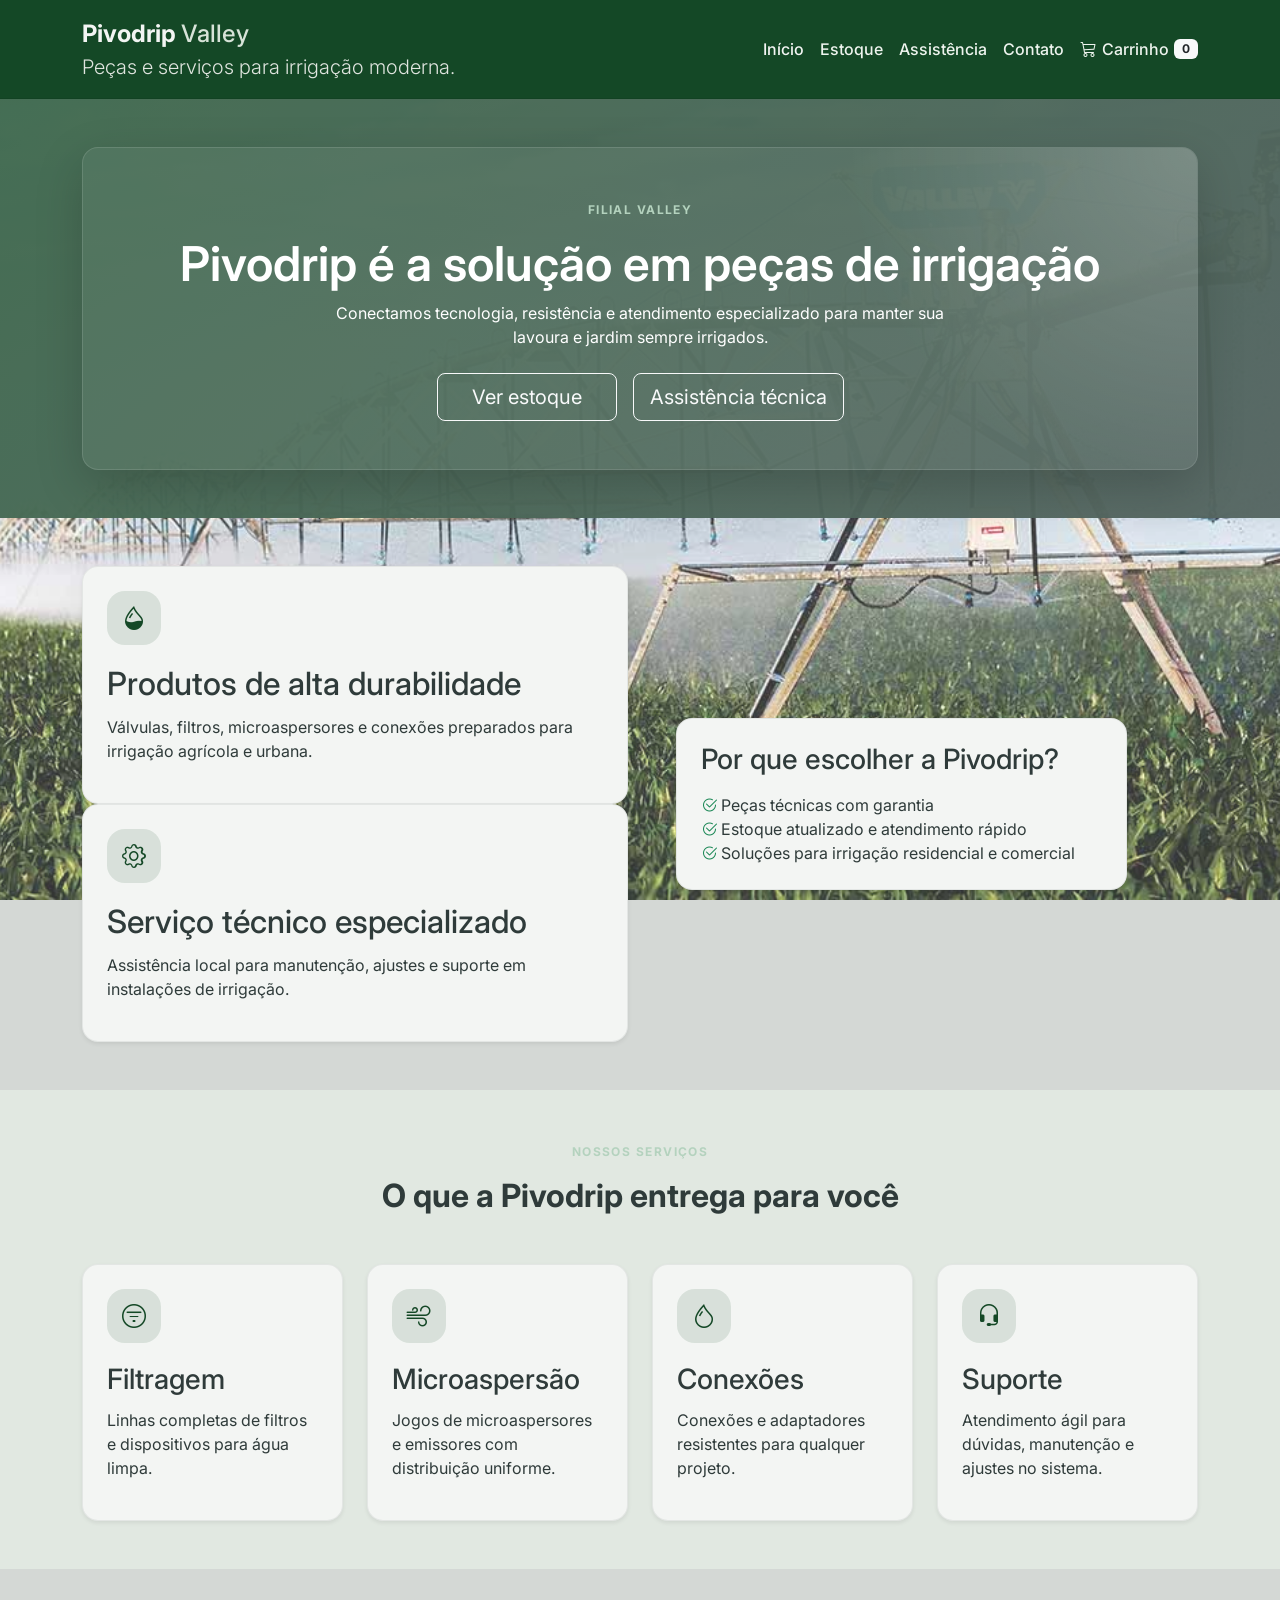
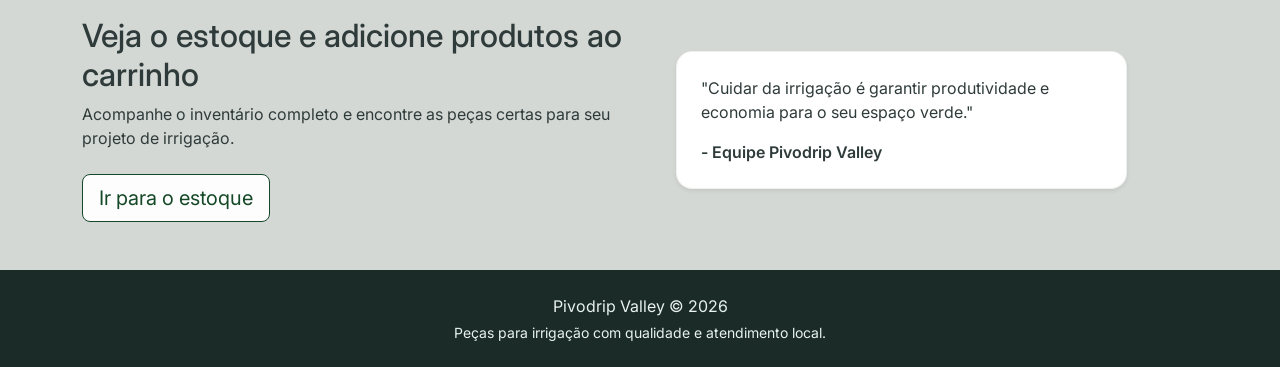
==== pivodrip/index.html @ 4e0439ca "Pivodrip" ====
<!doctype html>
<html lang="pt-BR">
  <head>
    <meta charset="UTF-8" />
    <meta name="viewport" content="width=device-width, initial-scale=1.0" />
    <title>Pivodrip | Soluções em Irrigação</title>
    <link rel="preconnect" href="https://fonts.googleapis.com" />
    <link rel="preconnect" href="https://fonts.gstatic.com" crossorigin />
    <link
      href="https://fonts.googleapis.com/css2?family=Inter:wght@400;500;600;700&display=swap"
      rel="stylesheet"
    />
    <link
      href="https://cdn.jsdelivr.net/npm/bootstrap@5.3.3/dist/css/bootstrap.min.css"
      rel="stylesheet"
    />
    <link
      href="https://cdn.jsdelivr.net/npm/bootstrap-icons@1.10.5/font/bootstrap-icons.css"
      rel="stylesheet"
    />
    <link rel="stylesheet" href="CSS/style.css" />
  </head>
  <body>
    <header class="cabecalho py-3">
      <div
        class="container d-flex flex-column flex-md-row align-items-center justify-content-between gap-3"
      >
        <div>
          <a class="marca" href="index.html"
            >Pivodrip <span class="marca-secundaria">Valley</span></a
          >
          <p class="lead mb-0">Peças e serviços para irrigação moderna.</p>
        </div>
        <nav class="menu">
          <a class="item-menu active" href="index.html">Início</a>
          <a class="item-menu" href="estoque.html">Estoque</a>
          <a class="item-menu" href="assistencia.html">Assistência</a>
          <a class="item-menu" href="contato.html">Contato</a>
          <a class="item-menu item-carrinho" href="carrinho.html"
            ><i class="bi bi-cart3"></i> Carrinho
            <span id="cartBadge" class="badge bg-light text-dark">0</span></a
          >
        </nav>
      </div>
    </header>

    <main>
      <section class="inicio text-white text-center py-5">
        <div class="container">
          <div class="destaque-inicial shadow-lg p-5 rounded-4">
            <span class="subtitulo">Filial Valley</span>
            <h1 class="display-5 fw-semibold">
              Pivodrip é a solução em peças de irrigação
            </h1>
            <p class="texto-destaque mb-4">
              Conectamos tecnologia, resistência e atendimento especializado
              para manter sua lavoura e jardim sempre irrigados.
            </p>
            <div
              class="grupo-botoes d-flex flex-column flex-sm-row justify-content-center gap-3"
            >
              <a href="estoque.html" class="btn btn-outline-light btn-lg"
                >Ver estoque</a
              >
              <a href="assistencia.html" class="btn btn-outline-light btn-lg"
                >Assistência técnica</a
              >
            </div>
          </div>
        </div>
      </section>

      <section class="container py-5">
        <div class="row align-items-center gap-4">
          <div class="col-lg-6">
            <div class="destaque p-4 rounded-4 shadow-sm animate-fade">
              <i class="bi bi-droplet-half icone-destaque"></i>
              <h2>Produtos de alta durabilidade</h2>
              <p>
                Válvulas, filtros, microaspersores e conexões preparados para
                irrigação agrícola e urbana.
              </p>
            </div>
            <div
              class="destaque p-4 rounded-4 shadow-sm animate-fade delay-1"
            >
              <i class="bi bi-gear icone-destaque"></i>
              <h2>Serviço técnico especializado</h2>
              <p>
                Assistência local para manutenção, ajustes e suporte em
                instalações de irrigação.
              </p>
            </div>
          </div>
          <div class="col-lg-5">
            <div class="caixa-info rounded-4 p-4 shadow-sm animate-fade delay-2">
              <h3 class="mb-3">Por que escolher a Pivodrip?</h3>
              <ul class="list-unstyled mb-0">
                <li>
                  <i class="bi bi-check2-circle text-success"></i> Peças
                  técnicas com garantia
                </li>
                <li>
                  <i class="bi bi-check2-circle text-success"></i> Estoque
                  atualizado e atendimento rápido
                </li>
                <li>
                  <i class="bi bi-check2-circle text-success"></i> Soluções para
                  irrigação residencial e comercial
                </li>
              </ul>
            </div>
          </div>
        </div>
      </section>

      <section class="bg-secondary-light py-5">
        <div class="container">
          <div class="titulo-secao text-center mb-5">
            <span class="subtitulo">Nossos serviços</span>
            <h2>O que a Pivodrip entrega para você</h2>
          </div>
          <div class="row g-4">
            <div class="col-md-6 col-xl-3">
              <div class="servico p-4 rounded-4 shadow-sm animate-fade">
                <i class="bi bi-filter-circle icone-destaque"></i>
                <h3>Filtragem</h3>
                <p>
                  Linhas completas de filtros e dispositivos para água limpa.
                </p>
              </div>
            </div>
            <div class="col-md-6 col-xl-3">
              <div
                class="servico p-4 rounded-4 shadow-sm animate-fade delay-1"
              >
                <i class="bi bi-wind icone-destaque"></i>
                <h3>Microaspersão</h3>
                <p>
                  Jogos de microaspersores e emissores com distribuição
                  uniforme.
                </p>
              </div>
            </div>
            <div class="col-md-6 col-xl-3">
              <div
                class="servico p-4 rounded-4 shadow-sm animate-fade delay-2"
              >
                <i class="bi bi-droplet icone-destaque"></i>
                <h3>Conexões</h3>
                <p>Conexões e adaptadores resistentes para qualquer projeto.</p>
              </div>
            </div>
            <div class="col-md-6 col-xl-3">
              <div
                class="servico p-4 rounded-4 shadow-sm animate-fade delay-3"
              >
                <i class="bi bi-headset icone-destaque"></i>
                <h3>Suporte</h3>
                <p>
                  Atendimento ágil para dúvidas, manutenção e ajustes no
                  sistema.
                </p>
              </div>
            </div>
          </div>
        </div>
      </section>

      <section class="container py-5">
        <div class="row align-items-center gap-4">
          <div class="col-lg-6 animate-fade">
            <h2>Veja o estoque e adicione produtos ao carrinho</h2>
            <p class="mb-4">
              Acompanhe o inventário completo e encontre as peças certas para
              seu projeto de irrigação.
            </p>
            <a href="estoque.html" class="btn btn-outline-primary btn-lg"
              >Ir para o estoque</a
            >
          </div>
          <div class="col-lg-5 animate-fade delay-1">
            <div class="caixa-citacao rounded-4 p-4 shadow-sm">
              <p class="mb-3">
                "Cuidar da irrigação é garantir produtividade e economia para o
                seu espaço verde."
              </p>
              <p class="fw-semibold mb-0">- Equipe Pivodrip Valley</p>
            </div>
          </div>
        </div>
      </section>
    </main>

    <footer class="site-footer py-4">
      <div class="container text-center">
        <p class="mb-1">Pivodrip Valley &copy; 2026</p>
        <p class="small">
          Peças para irrigação com qualidade e atendimento local.
        </p>
      </div>
    </footer>

    <script src="https://cdn.jsdelivr.net/npm/bootstrap@5.3.3/dist/js/bootstrap.bundle.min.js"></script>
    <script src="JS/cart.js"></script>
  </body>
</html>
---- pivodrip/CSS/style.css ----
* {
  box-sizing: border-box;
}

:root {
  --pivo-green: #144826;
  --pivo-green-dark: #0f3a1f;
  --gray-dark: #2f3b3a;
  --gray-medium: #5f6c6b;
  --gray-light: #d4d8d5;
  --surface: #f3f5f3;
  --shadow: 0 22px 50px rgba(17, 28, 35, 0.12);
}

html {
  scroll-behavior: smooth;
}

body {
  margin: 0;
  font-family: 'Inter', sans-serif;
  background: #d4d8d5 url('../IMG/modelo8120.jpeg') center/cover fixed;
  color: var(--gray-dark);
  position: relative;
}

body::before {
  content: "";
  position: fixed;
  inset: 0;
  background: #ffffff33;
  pointer-events: none;
}

.toast-notification {
  position: fixed;
  left: 50%;
  bottom: 2.5rem;
  transform: translateX(-50%) translateY(20px);
  background: rgba(20, 56, 31, 0.95);
  color: #f3f5f3;
  padding: 0.95rem 1.35rem;
  border-radius: 999px;
  opacity: 0;
  z-index: 1000;
  transition: opacity 0.25s ease, transform 0.25s ease;
}

.toast-notification.visible {
  opacity: 1;
  transform: translateX(-50%) translateY(0);
}

.cabecalho {
  background: var(--pivo-green);
  color: #f3f5f3;
  border-bottom: 1px solid rgba(0, 0, 0, 0.08);
}

.marca {
  font-size: 1.5rem;
  font-weight: 700;
  color: #f3f5f3;
  text-decoration: none;
}

.marca-secundaria {
  color: #d7e3d8;
  font-weight: 500;
}

.lead {
  color: #e0e5df;
}

.menu {
  display: flex;
  flex-wrap: wrap;
  gap: 1rem;
  justify-content: center;
  align-items: center;
}

.item-menu {
  color: #eef4ee;
  text-decoration: none;
  font-weight: 500;
  transition: color 0.25s ease;
}

.item-menu:hover,
.item-menu.active {
  color: #d4e3d7;
}

.item-carrinho {
  display: inline-flex;
  align-items: center;
  gap: 0.35rem;
}

.inicio {
  background: linear-gradient(135deg, rgba(20, 72, 38, 0.98), rgba(43, 63, 58, 0.96));
  color: #fff;
}

.destaque-inicial {
  position: relative;
  background: rgba(255, 255, 255, 0.06);
  border: 1px solid rgba(255, 255, 255, 0.12);
  overflow: hidden;
}

.destaque-inicial::after {
  content: '';
  position: absolute;
  inset: 0;
  background: radial-gradient(circle at top right, rgba(255, 255, 255, 0.18), transparent 30%);
  pointer-events: none;
}

.destaque-inicial,
.caixa-info,
.servico,
.produto,
.cartao-suporte,
.formulario-assistencia,
.formulario-contato,
.painel-informacao,
.caixa-citacao,
.tabela-personalizada {
  transition: transform 0.35s ease, box-shadow 0.35s ease;
}

.destaque-inicial:hover,
.destaque:hover,
.servico:hover,
.produto:hover,
.cartao-suporte:hover,
.formulario-assistencia:hover,
.formulario-contato:hover,
.painel-informacao:hover,
.caixa-citacao:hover {
  transform: translateY(-6px);
  box-shadow: var(--shadow);
}

.subtitulo {
  display: inline-flex;
  text-transform: uppercase;
  letter-spacing: 0.12em;
  font-size: 0.75rem;
  font-weight: 700;
  color: #b4d2be;
  margin-bottom: 1rem;
}

.texto-destaque {
  max-width: 640px;
  margin-inline: auto;
}

.grupo-botoes .btn {
  min-width: 180px;
}

.titulo-secao h1,
.titulo-secao h2,
.titulo-secao h3 {
  font-weight: 700;
}

.destaque,
.servico,
.produto,
.cartao-suporte,
.formulario-contato,
.formulario-assistencia,
.painel-informacao,
.caixa-citacao,
.caixa-info {
  background: var(--surface);
}

.destaque,
.produto,
.cartao-suporte,
.servico,
.formulario-contato,
.formulario-assistencia,
.painel-informacao,
.caixa-citacao,
.caixa-info {
  border: 1px solid rgba(47, 59, 58, 0.08);
}

.icone-destaque,
.icone-produto,
.cartao-suporte .icone-destaque,
.servico .icone-destaque,
.detail-item i {
  display: inline-flex;
  align-items: center;
  justify-content: center;
  width: 54px;
  height: 54px;
  border-radius: 18px;
  background: rgba(20, 72, 38, 0.12);
  color: var(--pivo-green);
  font-size: 1.5rem;
}

.icone-produto {
  width: 62px;
  height: 62px;
}

.destaque h2,
.servico h3,
.cartao-suporte h2,
.produto h2,
.painel-informacao h2,
.formulario-assistencia h3,
.caixa-citacao h3 {
  margin-top: 1.25rem;
  margin-bottom: 0.75rem;
}

.caixa-info,
.caixa-citacao,
.formulario-contato,
.formulario-assistencia,
.painel-informacao {
  position: relative;
}

.bg-secondary-light {
  background: #e1e8e1;
}

.preco-produto {
  font-size: 1.1rem;
  font-weight: 700;
  color: var(--gray-dark);
}

.cartao-suporte,
.servico {
  min-height: 240px;
}

.assist-list {
  list-style: none;
  padding: 0;
  margin: 0;
}

.assist-list li {
  background: #fff;
  border-radius: 18px;
  padding: 1rem 1.25rem;
  margin-bottom: 1rem;
  border: 1px solid rgba(20, 72, 38, 0.12);
  box-shadow: 0 12px 28px rgba(20, 72, 38, 0.05);
}

.assist-list li strong {
  color: var(--pivo-green);
  margin-right: 0.75rem;
}

.detail-item {
  display: flex;
  gap: 1rem;
  align-items: flex-start;
}

.detail-item h3 {
  margin-bottom: 0.35rem;
  font-size: 1rem;
}

.formulario-contato,
.formulario-assistencia,
.painel-informacao,
.caixa-citacao {
  background: #fff;
}

.formulario-contato .form-control,
.formulario-contato .form-label,
.formulario-assistencia .form-control,
.formulario-assistencia .form-label {
  border-radius: 14px;
}

button.btn-primary {
  background: var(--pivo-green);
  border-color: var(--pivo-green);
}

button.btn-primary:hover {
  background: var(--pivo-green-dark);
  border-color: var(--pivo-green-dark);
}

.btn-ghost {
  background: rgba(255, 255, 255, 0.95);
  color: var(--pivo-green);
  border: 1px solid var(--pivo-green);
}

.btn-ghost:hover,
.btn-outline-primary:hover {
  background: transparent;
  color: var(--pivo-green-dark);
  border-color: var(--pivo-green-dark);
}

.btn-outline-primary {
  color: var(--pivo-green);
  border-color: var(--pivo-green);
  background: rgba(255, 255, 255, 0.95);
}

.cabecalho .item-menu.active,
.cabecalho .item-menu:hover {
  color: #f3f5f3;
}

.cabecalho .item-menu {
  color: #eef4ee;
}

.cabecalho {
  position: sticky;
  top: 0;
  z-index: 50;
}

.site-footer {
  background: #1b2b28;
  color: #e8f2ef;
}

.site-footer p {
  margin: 0;
}

.animate-fade {
  opacity: 0;
  transform: translateY(20px);
  animation: fadeInUp 0.75s ease forwards;
}

.animate-fade.delay-1 {
  animation-delay: 0.12s;
}

.animate-fade.delay-2 {
  animation-delay: 0.22s;
}

.animate-fade.delay-3 {
  animation-delay: 0.32s;
}

.animate-fade.delay-4 {
  animation-delay: 0.42s;
}

.animate-fade.delay-5 {
  animation-delay: 0.52s;
}

@keyframes fadeInUp {
  to {
    opacity: 1;
    transform: translateY(0);
  }
}

@media (max-width: 768px) {
  .cabecalho {
    padding-top: 1rem;
    padding-bottom: 1rem;
  }

  .menu {
    justify-content: center;
  }
}

#cartContent {
  min-height: 260px;
}

.tabela-carrinho {
  background: #fff;
  border-radius: 24px;
  overflow: hidden;
  box-shadow: var(--shadow);
}

.resumo-carrinho {
  background: #eef4ec;
  border-radius: 24px;
  border: 1px solid rgba(20, 72, 38, 0.14);
  padding: 1.75rem;
}

.carrinho-vazio {
  background: #fff;
  padding: 3rem;
  border-radius: 24px;
  border: 1px dashed rgba(20, 72, 38, 0.4);
  text-align: center;
}

.carrinho-vazio i {
  font-size: 3rem;
  color: var(--pivo-green);
}
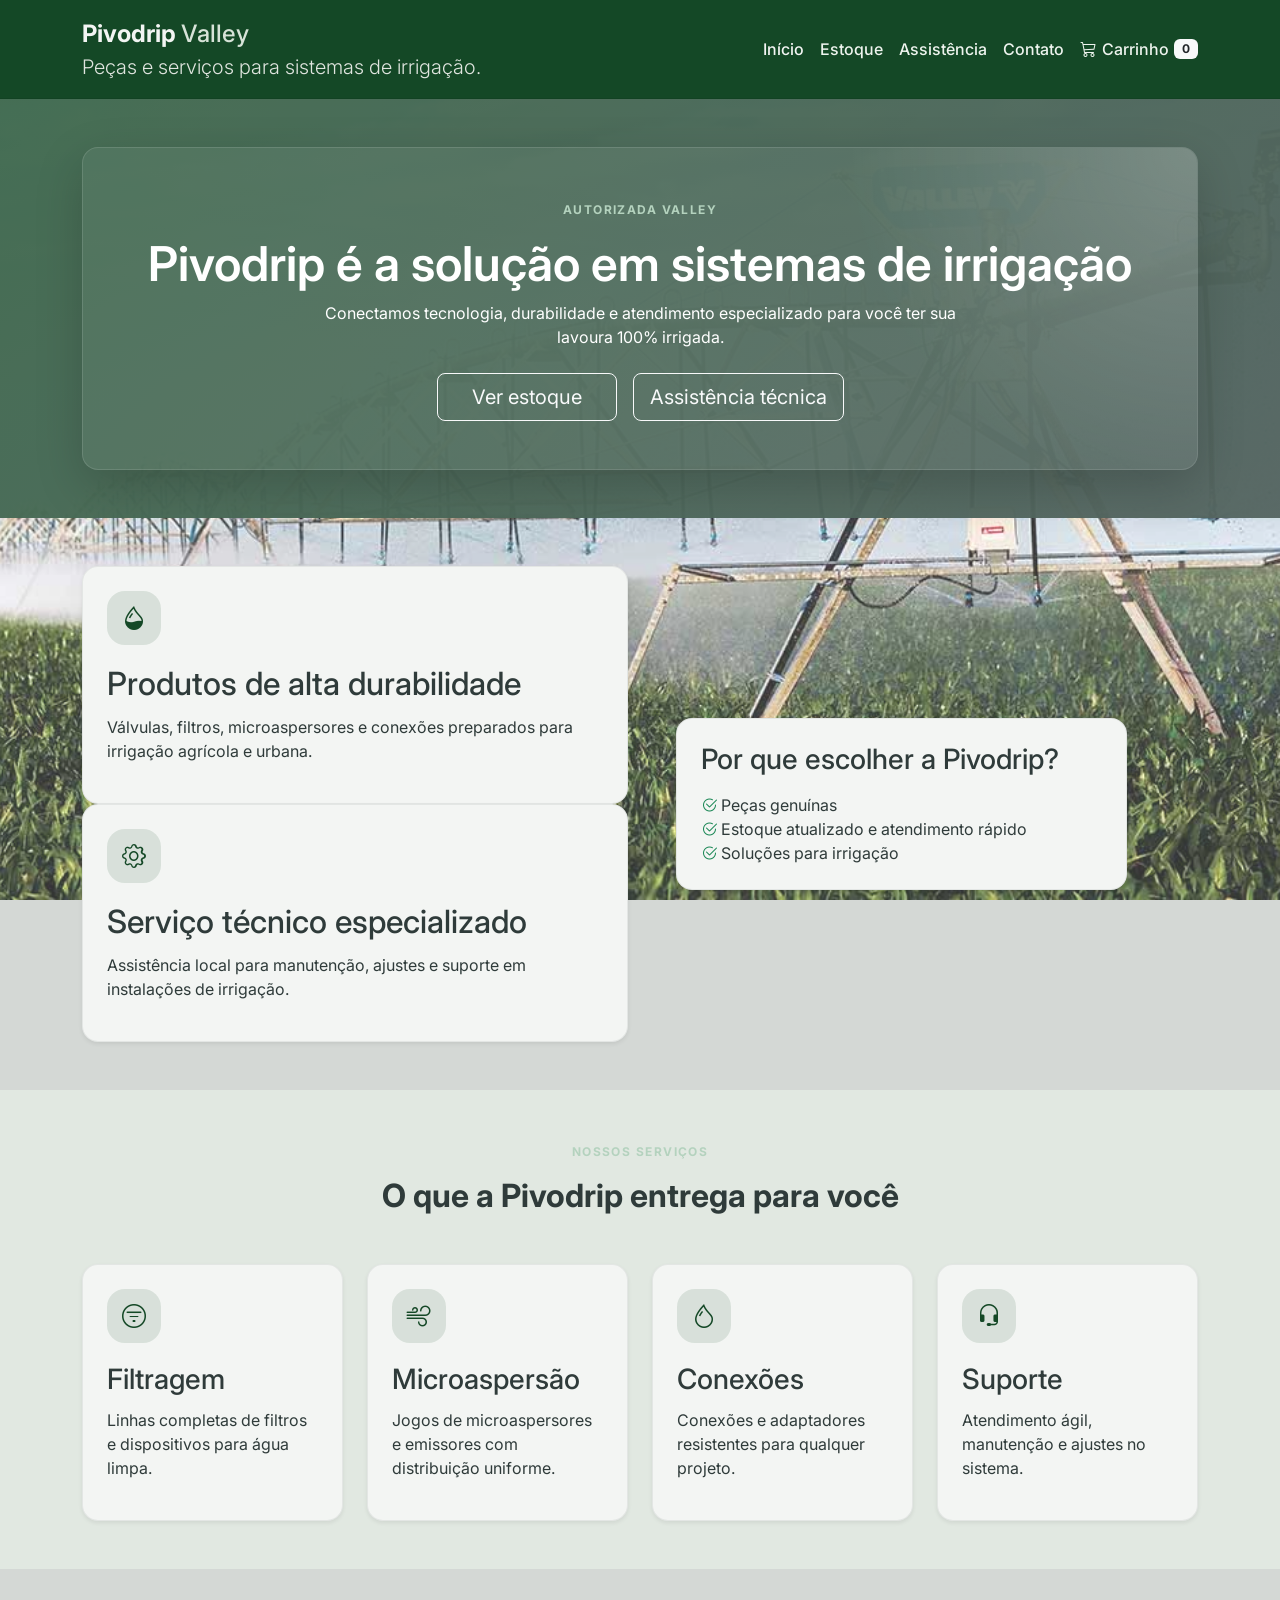
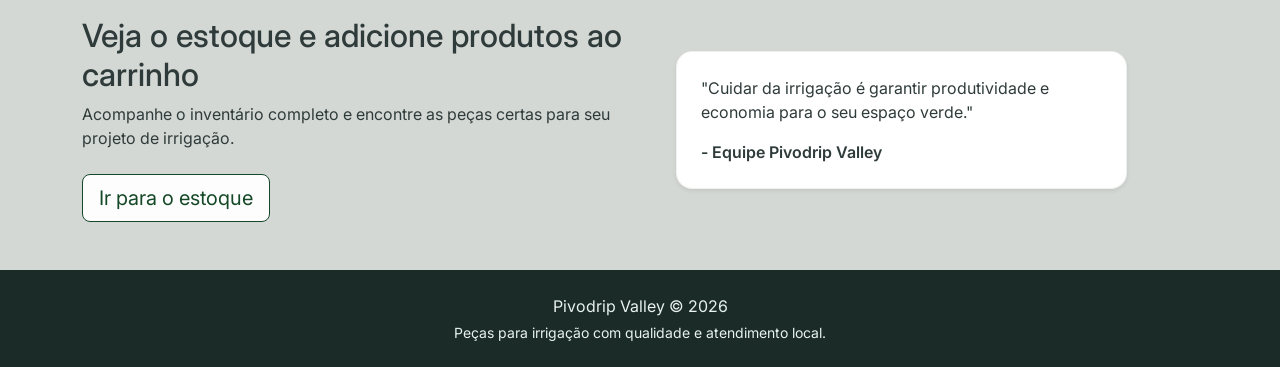
==== commit 21463fdf: "Pivodrip" ====
--- a/pivodrip/index.html
+++ b/pivodrip/index.html
@@ -1,207 +1,179 @@
 <!doctype html>
 <html lang="pt-BR">
-  <head>
-    <meta charset="UTF-8" />
-    <meta name="viewport" content="width=device-width, initial-scale=1.0" />
-    <title>Pivodrip | Soluções em Irrigação</title>
-    <link rel="preconnect" href="https://fonts.googleapis.com" />
-    <link rel="preconnect" href="https://fonts.gstatic.com" crossorigin />
-    <link
-      href="https://fonts.googleapis.com/css2?family=Inter:wght@400;500;600;700&display=swap"
-      rel="stylesheet"
-    />
-    <link
-      href="https://cdn.jsdelivr.net/npm/bootstrap@5.3.3/dist/css/bootstrap.min.css"
-      rel="stylesheet"
-    />
-    <link
-      href="https://cdn.jsdelivr.net/npm/bootstrap-icons@1.10.5/font/bootstrap-icons.css"
-      rel="stylesheet"
-    />
-    <link rel="stylesheet" href="CSS/style.css" />
-  </head>
-  <body>
-    <header class="cabecalho py-3">
-      <div
-        class="container d-flex flex-column flex-md-row align-items-center justify-content-between gap-3"
-      >
-        <div>
-          <a class="marca" href="index.html"
-            >Pivodrip <span class="marca-secundaria">Valley</span></a
-          >
-          <p class="lead mb-0">Peças e serviços para irrigação moderna.</p>
+
+<head>
+  <meta charset="UTF-8" />
+  <meta name="viewport" content="width=device-width, initial-scale=1.0" />
+  <title>Pivodrip | Soluções em Irrigação</title>
+  <link rel="preconnect" href="https://fonts.googleapis.com" />
+  <link rel="preconnect" href="https://fonts.gstatic.com" crossorigin />
+  <link href="https://fonts.googleapis.com/css2?family=Inter:wght@400;500;600;700&display=swap" rel="stylesheet" />
+  <link href="https://cdn.jsdelivr.net/npm/bootstrap@5.3.3/dist/css/bootstrap.min.css" rel="stylesheet" />
+  <link href="https://cdn.jsdelivr.net/npm/bootstrap-icons@1.10.5/font/bootstrap-icons.css" rel="stylesheet" />
+  <link rel="stylesheet" href="CSS/style.css" />
+</head>
+
+<body>
+  <header class="cabecalho py-3">
+    <div class="container d-flex flex-column flex-md-row align-items-center justify-content-between gap-3">
+      <div>
+        <a class="marca" href="index.html">Pivodrip <span class="marca-secundaria">Valley</span></a>
+        <p class="lead mb-0">Peças e serviços para sistemas de irrigação.</p>
+      </div>
+      <nav class="menu">
+        <a class="item-menu active" href="index.html">Início</a>
+        <a class="item-menu" href="estoque.html">Estoque</a>
+        <a class="item-menu" href="assistencia.html">Assistência</a>
+        <a class="item-menu" href="contato.html">Contato</a>
+        <a class="item-menu item-carrinho" href="carrinho.html"><i class="bi bi-cart3"></i> Carrinho
+          <span id="cartBadge" class="badge bg-light text-dark">0</span></a>
+      </nav>
+    </div>
+  </header>
+
+  <main>
+    <section class="inicio text-white text-center py-5">
+      <div class="container">
+        <div class="destaque-inicial shadow-lg p-5 rounded-4">
+          <span class="subtitulo">Autorizada Valley</span>
+          <h1 class="display-5 fw-semibold">
+            Pivodrip é a solução em sistemas de irrigação
+          </h1>
+          <p class="texto-destaque mb-4">
+            Conectamos tecnologia, durabilidade e atendimento especializado
+            para você ter sua lavoura 100% irrigada.
+          </p>
+          <div class="grupo-botoes d-flex flex-column flex-sm-row justify-content-center gap-3">
+            <a href="estoque.html" class="btn btn-outline-light btn-lg">Ver estoque</a>
+            <a href="assistencia.html" class="btn btn-outline-light btn-lg">Assistência técnica</a>
+          </div>
         </div>
-        <nav class="menu">
-          <a class="item-menu active" href="index.html">Início</a>
-          <a class="item-menu" href="estoque.html">Estoque</a>
-          <a class="item-menu" href="assistencia.html">Assistência</a>
-          <a class="item-menu" href="contato.html">Contato</a>
-          <a class="item-menu item-carrinho" href="carrinho.html"
-            ><i class="bi bi-cart3"></i> Carrinho
-            <span id="cartBadge" class="badge bg-light text-dark">0</span></a
-          >
-        </nav>
       </div>
-    </header>
+    </section>
 
-    <main>
-      <section class="inicio text-white text-center py-5">
-        <div class="container">
-          <div class="destaque-inicial shadow-lg p-5 rounded-4">
-            <span class="subtitulo">Filial Valley</span>
-            <h1 class="display-5 fw-semibold">
-              Pivodrip é a solução em peças de irrigação
-            </h1>
-            <p class="texto-destaque mb-4">
-              Conectamos tecnologia, resistência e atendimento especializado
-              para manter sua lavoura e jardim sempre irrigados.
+    <section class="container py-5">
+      <div class="row align-items-center gap-4">
+        <div class="col-lg-6">
+          <div class="destaque p-4 rounded-4 shadow-sm animate-fade">
+            <i class="bi bi-droplet-half icone-destaque"></i>
+            <h2>Produtos de alta durabilidade</h2>
+            <p>
+              Válvulas, filtros, microaspersores e conexões preparados para
+              irrigação agrícola e urbana.
             </p>
-            <div
-              class="grupo-botoes d-flex flex-column flex-sm-row justify-content-center gap-3"
-            >
-              <a href="estoque.html" class="btn btn-outline-light btn-lg"
-                >Ver estoque</a
-              >
-              <a href="assistencia.html" class="btn btn-outline-light btn-lg"
-                >Assistência técnica</a
-              >
+          </div>
+          <div class="destaque p-4 rounded-4 shadow-sm animate-fade delay-1">
+            <i class="bi bi-gear icone-destaque"></i>
+            <h2>Serviço técnico especializado</h2>
+            <p>
+              Assistência local para manutenção, ajustes e suporte em
+              instalações de irrigação.
+            </p>
+          </div>
+        </div>
+        <div class="col-lg-5">
+          <div class="caixa-info rounded-4 p-4 shadow-sm animate-fade delay-2">
+            <h3 class="mb-3">Por que escolher a Pivodrip?</h3>
+            <ul class="list-unstyled mb-0">
+              <li>
+                <i class="bi bi-check2-circle text-success"></i> Peças
+                genuínas
+              </li>
+              <li>
+                <i class="bi bi-check2-circle text-success"></i> Estoque
+                atualizado e atendimento rápido
+              </li>
+              <li>
+                <i class="bi bi-check2-circle text-success"></i> Soluções para
+                irrigação
+              </li>
+            </ul>
+          </div>
+        </div>
+      </div>
+    </section>
+
+    <section class="bg-secondary-light py-5">
+      <div class="container">
+        <div class="titulo-secao text-center mb-5">
+          <span class="subtitulo">Nossos serviços</span>
+          <h2>O que a Pivodrip entrega para você</h2>
+        </div>
+        <div class="row g-4">
+          <div class="col-md-6 col-xl-3">
+            <div class="servico p-4 rounded-4 shadow-sm animate-fade">
+              <i class="bi bi-filter-circle icone-destaque"></i>
+              <h3>Filtragem</h3>
+              <p>
+                Linhas completas de filtros e dispositivos para água limpa.
+              </p>
+            </div>
+          </div>
+          <div class="col-md-6 col-xl-3">
+            <div class="servico p-4 rounded-4 shadow-sm animate-fade delay-1">
+              <i class="bi bi-wind icone-destaque"></i>
+              <h3>Microaspersão</h3>
+              <p>
+                Jogos de microaspersores e emissores com distribuição
+                uniforme.
+              </p>
+            </div>
+          </div>
+          <div class="col-md-6 col-xl-3">
+            <div class="servico p-4 rounded-4 shadow-sm animate-fade delay-2">
+              <i class="bi bi-droplet icone-destaque"></i>
+              <h3>Conexões</h3>
+              <p>Conexões e adaptadores resistentes para qualquer projeto.</p>
+            </div>
+          </div>
+          <div class="col-md-6 col-xl-3">
+            <div class="servico p-4 rounded-4 shadow-sm animate-fade delay-3">
+              <i class="bi bi-headset icone-destaque"></i>
+              <h3>Suporte</h3>
+              <p>
+                Atendimento ágil, manutenção e ajustes no
+                sistema.
+              </p>
             </div>
           </div>
         </div>
-      </section>
+      </div>
+    </section>
 
-      <section class="container py-5">
-        <div class="row align-items-center gap-4">
-          <div class="col-lg-6">
-            <div class="destaque p-4 rounded-4 shadow-sm animate-fade">
-              <i class="bi bi-droplet-half icone-destaque"></i>
-              <h2>Produtos de alta durabilidade</h2>
-              <p>
-                Válvulas, filtros, microaspersores e conexões preparados para
-                irrigação agrícola e urbana.
-              </p>
-            </div>
-            <div
-              class="destaque p-4 rounded-4 shadow-sm animate-fade delay-1"
-            >
-              <i class="bi bi-gear icone-destaque"></i>
-              <h2>Serviço técnico especializado</h2>
-              <p>
-                Assistência local para manutenção, ajustes e suporte em
-                instalações de irrigação.
-              </p>
-            </div>
-          </div>
-          <div class="col-lg-5">
-            <div class="caixa-info rounded-4 p-4 shadow-sm animate-fade delay-2">
-              <h3 class="mb-3">Por que escolher a Pivodrip?</h3>
-              <ul class="list-unstyled mb-0">
-                <li>
-                  <i class="bi bi-check2-circle text-success"></i> Peças
-                  técnicas com garantia
-                </li>
-                <li>
-                  <i class="bi bi-check2-circle text-success"></i> Estoque
-                  atualizado e atendimento rápido
-                </li>
-                <li>
-                  <i class="bi bi-check2-circle text-success"></i> Soluções para
-                  irrigação residencial e comercial
-                </li>
-              </ul>
-            </div>
+    <section class="container py-5">
+      <div class="row align-items-center gap-4">
+        <div class="col-lg-6 animate-fade">
+          <h2>Veja o estoque e adicione produtos ao carrinho</h2>
+          <p class="mb-4">
+            Acompanhe o inventário completo e encontre as peças certas para
+            seu projeto de irrigação.
+          </p>
+          <a href="estoque.html" class="btn btn-outline-primary btn-lg">Ir para o estoque</a>
+        </div>
+        <div class="col-lg-5 animate-fade delay-1">
+          <div class="caixa-citacao rounded-4 p-4 shadow-sm">
+            <p class="mb-3">
+              "Cuidar da irrigação é garantir produtividade e economia para o
+              seu espaço verde."
+            </p>
+            <p class="fw-semibold mb-0">- Equipe Pivodrip Valley</p>
           </div>
         </div>
-      </section>
+      </div>
+    </section>
+  </main>
 
-      <section class="bg-secondary-light py-5">
-        <div class="container">
-          <div class="titulo-secao text-center mb-5">
-            <span class="subtitulo">Nossos serviços</span>
-            <h2>O que a Pivodrip entrega para você</h2>
-          </div>
-          <div class="row g-4">
-            <div class="col-md-6 col-xl-3">
-              <div class="servico p-4 rounded-4 shadow-sm animate-fade">
-                <i class="bi bi-filter-circle icone-destaque"></i>
-                <h3>Filtragem</h3>
-                <p>
-                  Linhas completas de filtros e dispositivos para água limpa.
-                </p>
-              </div>
-            </div>
-            <div class="col-md-6 col-xl-3">
-              <div
-                class="servico p-4 rounded-4 shadow-sm animate-fade delay-1"
-              >
-                <i class="bi bi-wind icone-destaque"></i>
-                <h3>Microaspersão</h3>
-                <p>
-                  Jogos de microaspersores e emissores com distribuição
-                  uniforme.
-                </p>
-              </div>
-            </div>
-            <div class="col-md-6 col-xl-3">
-              <div
-                class="servico p-4 rounded-4 shadow-sm animate-fade delay-2"
-              >
-                <i class="bi bi-droplet icone-destaque"></i>
-                <h3>Conexões</h3>
-                <p>Conexões e adaptadores resistentes para qualquer projeto.</p>
-              </div>
-            </div>
-            <div class="col-md-6 col-xl-3">
-              <div
-                class="servico p-4 rounded-4 shadow-sm animate-fade delay-3"
-              >
-                <i class="bi bi-headset icone-destaque"></i>
-                <h3>Suporte</h3>
-                <p>
-                  Atendimento ágil para dúvidas, manutenção e ajustes no
-                  sistema.
-                </p>
-              </div>
-            </div>
-          </div>
-        </div>
-      </section>
+  <footer class="site-footer py-4">
+    <div class="container text-center">
+      <p class="mb-1">Pivodrip Valley &copy; 2026</p>
+      <p class="small">
+        Peças para irrigação com qualidade e atendimento local.
+      </p>
+    </div>
+  </footer>
 
-      <section class="container py-5">
-        <div class="row align-items-center gap-4">
-          <div class="col-lg-6 animate-fade">
-            <h2>Veja o estoque e adicione produtos ao carrinho</h2>
-            <p class="mb-4">
-              Acompanhe o inventário completo e encontre as peças certas para
-              seu projeto de irrigação.
-            </p>
-            <a href="estoque.html" class="btn btn-outline-primary btn-lg"
-              >Ir para o estoque</a
-            >
-          </div>
-          <div class="col-lg-5 animate-fade delay-1">
-            <div class="caixa-citacao rounded-4 p-4 shadow-sm">
-              <p class="mb-3">
-                "Cuidar da irrigação é garantir produtividade e economia para o
-                seu espaço verde."
-              </p>
-              <p class="fw-semibold mb-0">- Equipe Pivodrip Valley</p>
-            </div>
-          </div>
-        </div>
-      </section>
-    </main>
+  <script src="https://cdn.jsdelivr.net/npm/bootstrap@5.3.3/dist/js/bootstrap.bundle.min.js"></script>
+  <script src="JS/cart.js"></script>
+</body>
 
-    <footer class="site-footer py-4">
-      <div class="container text-center">
-        <p class="mb-1">Pivodrip Valley &copy; 2026</p>
-        <p class="small">
-          Peças para irrigação com qualidade e atendimento local.
-        </p>
-      </div>
-    </footer>
-
-    <script src="https://cdn.jsdelivr.net/npm/bootstrap@5.3.3/dist/js/bootstrap.bundle.min.js"></script>
-    <script src="JS/cart.js"></script>
-  </body>
-</html>
+</html>
--- a/pivodrip/CSS/style.css
+++ b/pivodrip/CSS/style.css
@@ -143,6 +143,10 @@
 .caixa-citacao:hover {
   transform: translateY(-6px);
   box-shadow: var(--shadow);
+}
+
+.produto {
+  cursor: pointer;
 }
 
 .subtitulo {
@@ -421,3 +425,407 @@
   font-size: 3rem;
   color: var(--pivo-green);
 }
+
+.modal-overlay {
+  position: fixed;
+  inset: 0;
+  background: rgba(0, 0, 0, 0.5);
+  display: flex;
+  align-items: center;
+  justify-content: center;
+  opacity: 0;
+  visibility: hidden;
+  transition: opacity 0.3s ease, visibility 0.3s ease;
+  z-index: 999;
+}
+
+.modal-overlay.active {
+  opacity: 1;
+  visibility: visible;
+}
+
+.modal-content {
+  background: var(--surface);
+  padding: 2.5rem;
+  max-width: 480px;
+  width: 90%;
+  position: relative;
+  max-height: 90vh;
+  overflow-y: auto;
+  animation: slideUp 0.3s ease;
+  border: 1px solid rgba(47, 59, 58, 0.08);
+  box-shadow: var(--shadow);
+}
+
+@keyframes slideUp {
+  from {
+    transform: translateY(30px);
+    opacity: 0;
+  }
+  to {
+    transform: translateY(0);
+    opacity: 1;
+  }
+}
+
+.modal-close {
+  position: absolute;
+  top: 1rem;
+  right: 1rem;
+  background: none;
+  border: none;
+  font-size: 1.75rem;
+  cursor: pointer;
+  color: var(--gray-dark);
+  transition: color 0.2s ease;
+  padding: 0;
+  width: 32px;
+  height: 32px;
+  display: flex;
+  align-items: center;
+  justify-content: center;
+}
+
+.modal-close:hover {
+  color: var(--pivo-green);
+}
+
+.modal-body {
+  text-align: center;
+}
+
+.modal-image-container {
+  width: 100%;
+  height: 280px;
+  display: flex;
+  align-items: center;
+  justify-content: center;
+  background: rgba(20, 72, 38, 0.08);
+  border-radius: 16px;
+  overflow: hidden;
+}
+
+.modal-product-image {
+  max-width: 100%;
+  max-height: 100%;
+  object-fit: contain;
+  width: auto;
+  height: auto;
+}
+
+.modal-icone {
+  width: 80px;
+  height: 80px;
+  display: inline-flex;
+  align-items: center;
+  justify-content: center;
+  font-size: 2rem;
+  background: rgba(20, 72, 38, 0.12) !important;
+}
+
+#modalTitle {
+  color: var(--gray-dark);
+  font-weight: 700;
+}
+
+#modalDescription {
+  line-height: 1.6;
+}
+
+.preco-modal {
+  font-size: 1.35rem;
+  font-weight: 700;
+  color: var(--pivo-green);
+}
+
+#modalAddToCart {
+  background: var(--pivo-green);
+  border-color: var(--pivo-green);
+  color: #fff;
+  font-weight: 600;
+  transition: all 0.35s ease;
+}
+
+#modalAddToCart:hover {
+  background: var(--pivo-green-dark);
+  border-color: var(--pivo-green-dark);
+  transform: translateY(-2px);
+}
+
+#modalBudget {
+  background: var(--pivo-green);
+  border-color: var(--pivo-green);
+  color: #fff;
+  font-weight: 600;
+  transition: all 0.35s ease;
+  text-decoration: none;
+}
+
+#modalBudget:hover {
+  background: var(--pivo-green-dark);
+  border-color: var(--pivo-green-dark);
+  transform: translateY(-2px);
+  color: #fff;
+  text-decoration: none;
+}
+
+/* ESTILOS DO CARRINHO */
+.cart-empty {
+  background: #fff;
+  padding: 3rem;
+  border-radius: 24px;
+  border: 1px dashed rgba(20, 72, 38, 0.4);
+  text-align: center;
+}
+
+.cart-empty i {
+  font-size: 3rem;
+  color: var(--pivo-green);
+}
+
+.cart-table {
+  background: #fff;
+  border-radius: 24px;
+  overflow: hidden;
+  box-shadow: 0 4px 12px rgba(0, 0, 0, 0.08);
+}
+
+.cart-table table {
+  background: #fff;
+}
+
+.cart-table table thead {
+  background: #f5f5f5;
+  border-bottom: 1px solid rgba(0, 0, 0, 0.08);
+}
+
+.cart-table table thead th {
+  font-weight: 600;
+  color: var(--gray-dark);
+  padding: 1.25rem;
+  border: none;
+}
+
+.cart-table table tbody td {
+  padding: 1.25rem;
+  border-bottom: 1px solid rgba(0, 0, 0, 0.08);
+  vertical-align: middle;
+}
+
+.cart-table table tbody tr:last-child td {
+  border-bottom: none;
+}
+
+.cart-summary {
+  background: var(--surface);
+  border-radius: 24px;
+  border: 1px solid rgba(47, 59, 58, 0.08);
+  padding: 2.5rem;
+  box-shadow: 0 4px 12px rgba(0, 0, 0, 0.08);
+}
+
+.cart-summary h3 {
+  font-weight: 700;
+  color: var(--gray-dark);
+  font-size: 1.25rem;
+  margin-bottom: 1.5rem;
+}
+
+.cart-summary p {
+  margin-bottom: 0.75rem;
+}
+
+@media (max-width: 600px) {
+  .modal-content {
+    padding: 1.75rem;
+    width: 95%;
+  }
+
+  .modal-body {
+    text-align: center;
+  }
+
+  .cart-summary {
+    margin-top: 2rem;
+  }
+}
+
+/* ANIMAÇÕES E INTERAÇÕES MELHORADAS */
+.produto {
+  transition: all 0.3s cubic-bezier(0.4, 0, 0.2, 1);
+  position: relative;
+  overflow: hidden;
+}
+
+.produto::before {
+  content: '';
+  position: absolute;
+  top: 0;
+  left: -100%;
+  width: 100%;
+  height: 100%;
+  background: rgba(20, 72, 38, 0.08);
+  transition: left 0.4s ease;
+  z-index: 0;
+  pointer-events: none;
+}
+
+.produto:hover::before {
+  left: 100%;
+}
+
+.produto:hover {
+  transform: translateY(-8px) scale(1.02);
+  box-shadow: 0 16px 32px rgba(20, 72, 38, 0.2);
+}
+
+/* Animação de entrada dos produtos */
+.animate-fade {
+  animation: fadeInUp 0.6s cubic-bezier(0.34, 1.56, 0.64, 1) forwards;
+}
+
+@keyframes fadeInUp {
+  from {
+    opacity: 0;
+    transform: translateY(20px);
+  }
+  to {
+    opacity: 1;
+    transform: translateY(0);
+  }
+}
+
+/* Animações de delay sucessivas */
+.delay-1 { animation-delay: 0.12s; }
+.delay-2 { animation-delay: 0.24s; }
+.delay-3 { animation-delay: 0.36s; }
+.delay-4 { animation-delay: 0.48s; }
+.delay-5 { animation-delay: 0.60s; }
+
+/* Animação do modal */
+.modal-overlay.active {
+  animation: fadeIn 0.3s ease-out;
+}
+
+@keyframes fadeIn {
+  from {
+    opacity: 0;
+  }
+  to {
+    opacity: 1;
+  }
+}
+
+/* Botões com efeito ripple */
+.btn {
+  transition: all 0.3s ease;
+  position: relative;
+  overflow: hidden;
+}
+
+.btn::after {
+  content: '';
+  position: absolute;
+  top: 50%;
+  left: 50%;
+  width: 0;
+  height: 0;
+  border-radius: 50%;
+  background: rgba(255, 255, 255, 0.5);
+  transform: translate(-50%, -50%);
+  transition: width 0.6s, height 0.6s;
+}
+
+.btn:active::after {
+  width: 300px;
+  height: 300px;
+}
+
+.btn-success:hover {
+  transform: translateY(-3px);
+  box-shadow: 0 8px 20px rgba(20, 72, 38, 0.3);
+}
+
+.btn-outline-success:hover {
+  transform: translateY(-2px);
+}
+
+/* Ícone do carrinho com pulso */
+.item-carrinho {
+  transition: transform 0.3s ease;
+}
+
+.item-carrinho:hover {
+  transform: scale(1.1);
+}
+
+/* Responsividade móvel melhorada */
+@media (max-width: 768px) {
+  .produto {
+    padding: 1.25rem !important;
+  }
+
+  .produto h2 {
+    font-size: 1.1rem;
+  }
+
+  .produto p {
+    font-size: 0.95rem;
+  }
+
+  .btn-outline-success.btn-sm {
+    padding: 0.4rem 0.75rem;
+    font-size: 0.85rem;
+  }
+
+  .preco-produto {
+    font-size: 1rem;
+  }
+
+  .titulo-secao h1 {
+    font-size: 1.75rem;
+  }
+
+  .cabecalho {
+    padding: 1rem 0 !important;
+  }
+
+  .menu {
+    gap: 0.5rem;
+  }
+
+  .item-menu {
+    font-size: 0.9rem;
+  }
+}
+
+@media (max-width: 576px) {
+  .container {
+    padding-left: 1rem;
+    padding-right: 1rem;
+  }
+
+  .row.g-4 {
+    gap: 1rem !important;
+  }
+
+  .produto {
+    padding: 1rem !important;
+    border-radius: 16px !important;
+  }
+
+  .modal-content {
+    padding: 1.5rem;
+    width: 95vw;
+  }
+
+  .btn-sm {
+    padding: 0.35rem 0.5rem;
+    font-size: 0.75rem;
+  }
+
+  .d-flex.align-items-center.justify-content-between {
+    flex-wrap: wrap;
+    gap: 0.5rem;
+  }
+}
